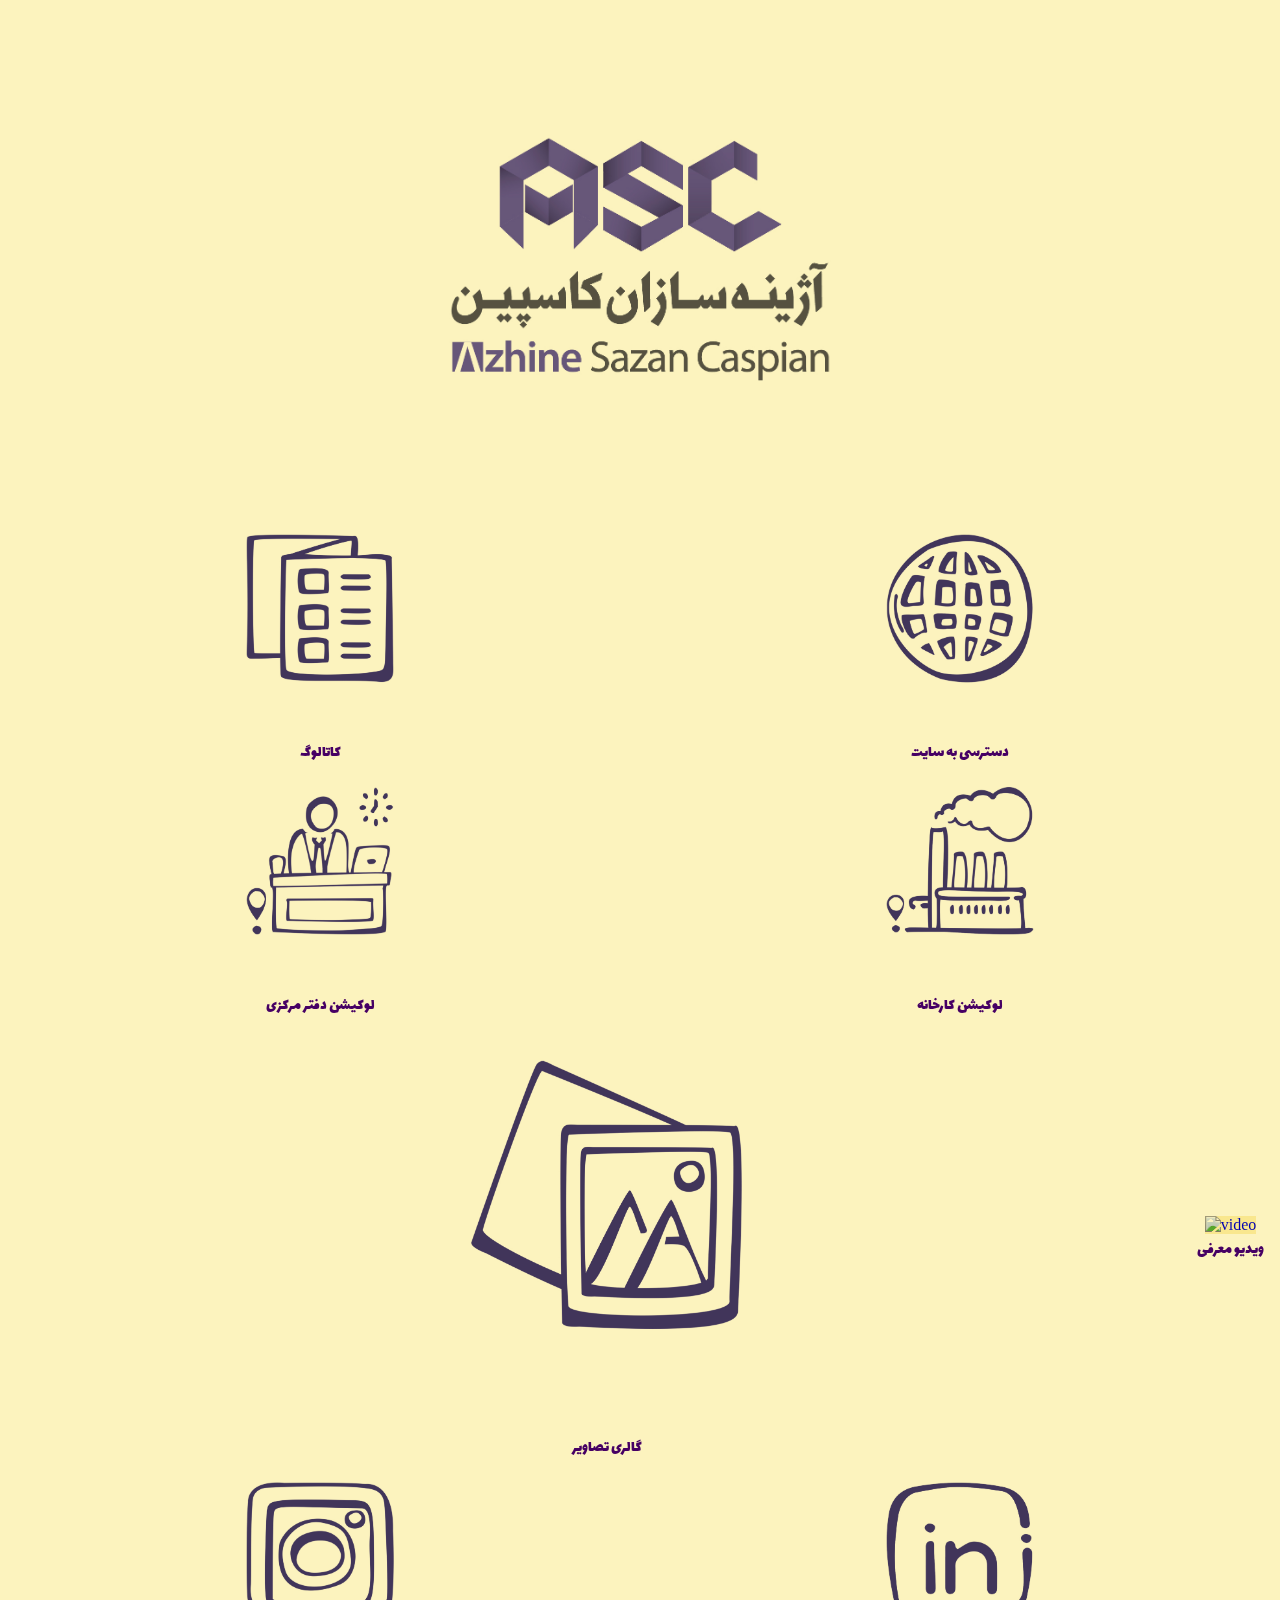
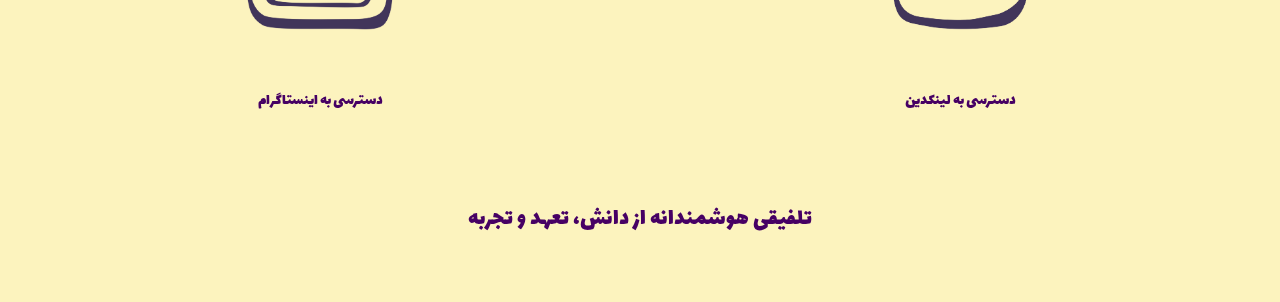
==== index.html @ c323b25d "index.html" ====
<!DOCTYPE html>
<html lang="fa" dir="ltr">

<head>
    
    <meta charset="utf-8">
    <meta http-equiv="X-UA-Compatible" content="IE=edge">
    <meta name="viewport" content="width=device-width, initial-scale=1.0">
    <title>ResumeTest3</title>
    <link rel="stylesheet" href="https://fonts.googleapis.com/css?family=Lalezar">
    <link rel="stylesheet" href="stylenew.css">
    
    
</head>

<body>
    <img src="documents/AZHIN LOGO.jpg"
        style="display: block;  margin-left: 
            auto;margin-right: auto;
            width: 40%;">

    <div class="content">
        <div class="button-container">
            <div class="row">
                <!--Button 1-->
                <div class="icon-button">
                    <a href="documents/Azhine Sazan Caspian Resume.pdf" class="icon-button">
                        <img src="icons/بنفش/catalogue.jpg" alt="catalogue icone" >
                        <span>کاتالوگ</span>
                    </a>
                </div>
                <!-- Button 2 -->
                <div class="icon-button">
                    <a href="https://www.azhinesazan.com/" class="icon-button">
                        <img src="icons/بنفش/website.jpg" alt="web icon">
                        <span>دسترسی به سایت</span>
                    </a>
                </div>
            </div>
            <div class="row">
                <!-- Button 3 -->
                <div class="icon-button">
                    <a href="https://www.google.com/maps/place/35%C2%B043'54.7%22N+51%C2%B020'04.6%22E/@35.7318773,51.3371859,17z/data=!3m1!4b1!4m4!3m3!8m2!3d35.731873!4d51.334611?entry=ttu" class="icon-button">
                        <img src="icons/بنفش/office loc.jpg" alt="office">
                        <span>لوکیشن دفتر مرکزی </span>
                    </a>
                </div>
                <!-- Button 4 -->
                <div class="icon-button">
                    <a href="https://www.google.com/maps/place/%D8%A2%DA%98%DB%8C%D9%86%D9%87+%D8%B3%D8%A7%D8%B2%D8%A7%D9%86+%DA%A9%D8%A7%D8%B3%D9%BE%DB%8C%D9%86%E2%80%AD/@35.6749993,50.8138409,15z/data=!4m6!3m5!1s0x3f8d995196d66937:0x77e66cdc44c357bf!8m2!3d35.6749993!4d50.8138409!16s%2Fg%2F11vkggclmy?entry=ttu" class="icon-button">
                        <img src="icons/بنفش/factory loc.jpg" alt=" factory loc">
                        <span>لوکیشن کارخانه</span>
                    </a>
                </div>
            </div>
            <div class="row">
                <!-- Button 5 -->
                <div class="icon-button">
                    <a href="https://www.azhinesazan.com/gallery/" class="icon-button">
                        <img src="icons/بنفش/gallery.jpg" alt="gallery">
                        <span>گالری تصاویر</span>    
                    </a>
                </div>
                <!-- Button 6 -->
                <div class="icon-button">
                    <a href="https://www.azhinesazan.com/download/azhinesazan-intro.mp4" class="icon-button">
                        <img src="icons/بنفش/ads-nobg.jpg" alt="video">
                        <span>ویدیو معرفی</span>
                    </a>
                </div>
            </div>
            <div class="row">
                <!-- Button 7 -->
                <div class="icon-button">
                    <a href="" class="icon-button">
                        <img src="icons/بنفش/insta.jpg" alt="insta icon">
                        <span>دسترسی به اینستاگرام</span>
                    </a>
                </div>
                <!-- Button 8 -->
                <div class="icon-button">
                    <a href="" class="icon-button">
                        <img src="icons/بنفش/linkdin.jpg" alt="insta icon">
                        <span>دسترسی به لینکدین</span>
                    </a>
                </div>
            </div>
        </div>
        
    </div>
    <br>
    <br>
    <br>
    <br>
    <div class="footer-text">
        <h1> تلفیقی هوشمندانه از دانش، تعهد و تجربه</h1>
    </div>

</body>

</html>
---- stylenew.css ----
/* styles.css */
body {
    background-color: #faeb969f;
    /*background: linear-gradient(180deg, #ffea297e, #68018893); /* Gradient background */
    padding: 0%;
    /* color: white; */
    margin: 0;
    
    }



.content {
    min-height: 50%;
    display: flex;
    justify-content: center;
    align-items: center;
    flex-direction: column;
    padding: 0%;
  }
  

img {
    width: 5%;
    mix-blend-mode: multiply;
    background-color: #faeb969f;
    }


/* Container for the buttons */
.button-container {
    /* vertical-align:middle; */
    display: flex;
    justify-content:center;
    flex-direction: column;
    align-items: center;
    cursor:pointer;
    gap: 100%; /* Space between rows */
    margin-top: 0%;
    margin-bottom: 0%;
    }

.row {
    display: flex;
    justify-content: center;
    align-items: center;
    gap: 0%; /* Space between buttons in a row */
}


/* Style for the icon buttons */
.icon-button {
    display: inline-block;
    text-decoration:none;
    text-align: center;
    }

.icon-button span {
    position: relative;
    font-family:"Lalezar","serif";
    display: block;
    margin-top: 5%; /* Space between image and text */
    color: #460064; /* Text color */
    font-size: 100%; /* Font size */
    text-align: center;
    }

.icon-button img {
    width: 30%; /* Adjust size as needed */
    height: 30%; /* Adjust size as needed */
    /* border-radius: 10px; */
    transition: transform 0.3s ease;
    mix-blend-mode: multiply;
    background-color: #faeb969f;
    /* border:solid 3px ; */
    /* border-color: #520072; */
    }

.icon-button:hover img {
    transform: scale(1.1); /* Slightly enlarge on hover */
    /* border-color: #5108c5d5; */
    }

.footer-text h1 {
    font-family: "Lalezar";
    font-size: 150%;
    font-weight:lighter;
    text-align: center;
    color: #460064;
    margin-bottom: 5%;
}
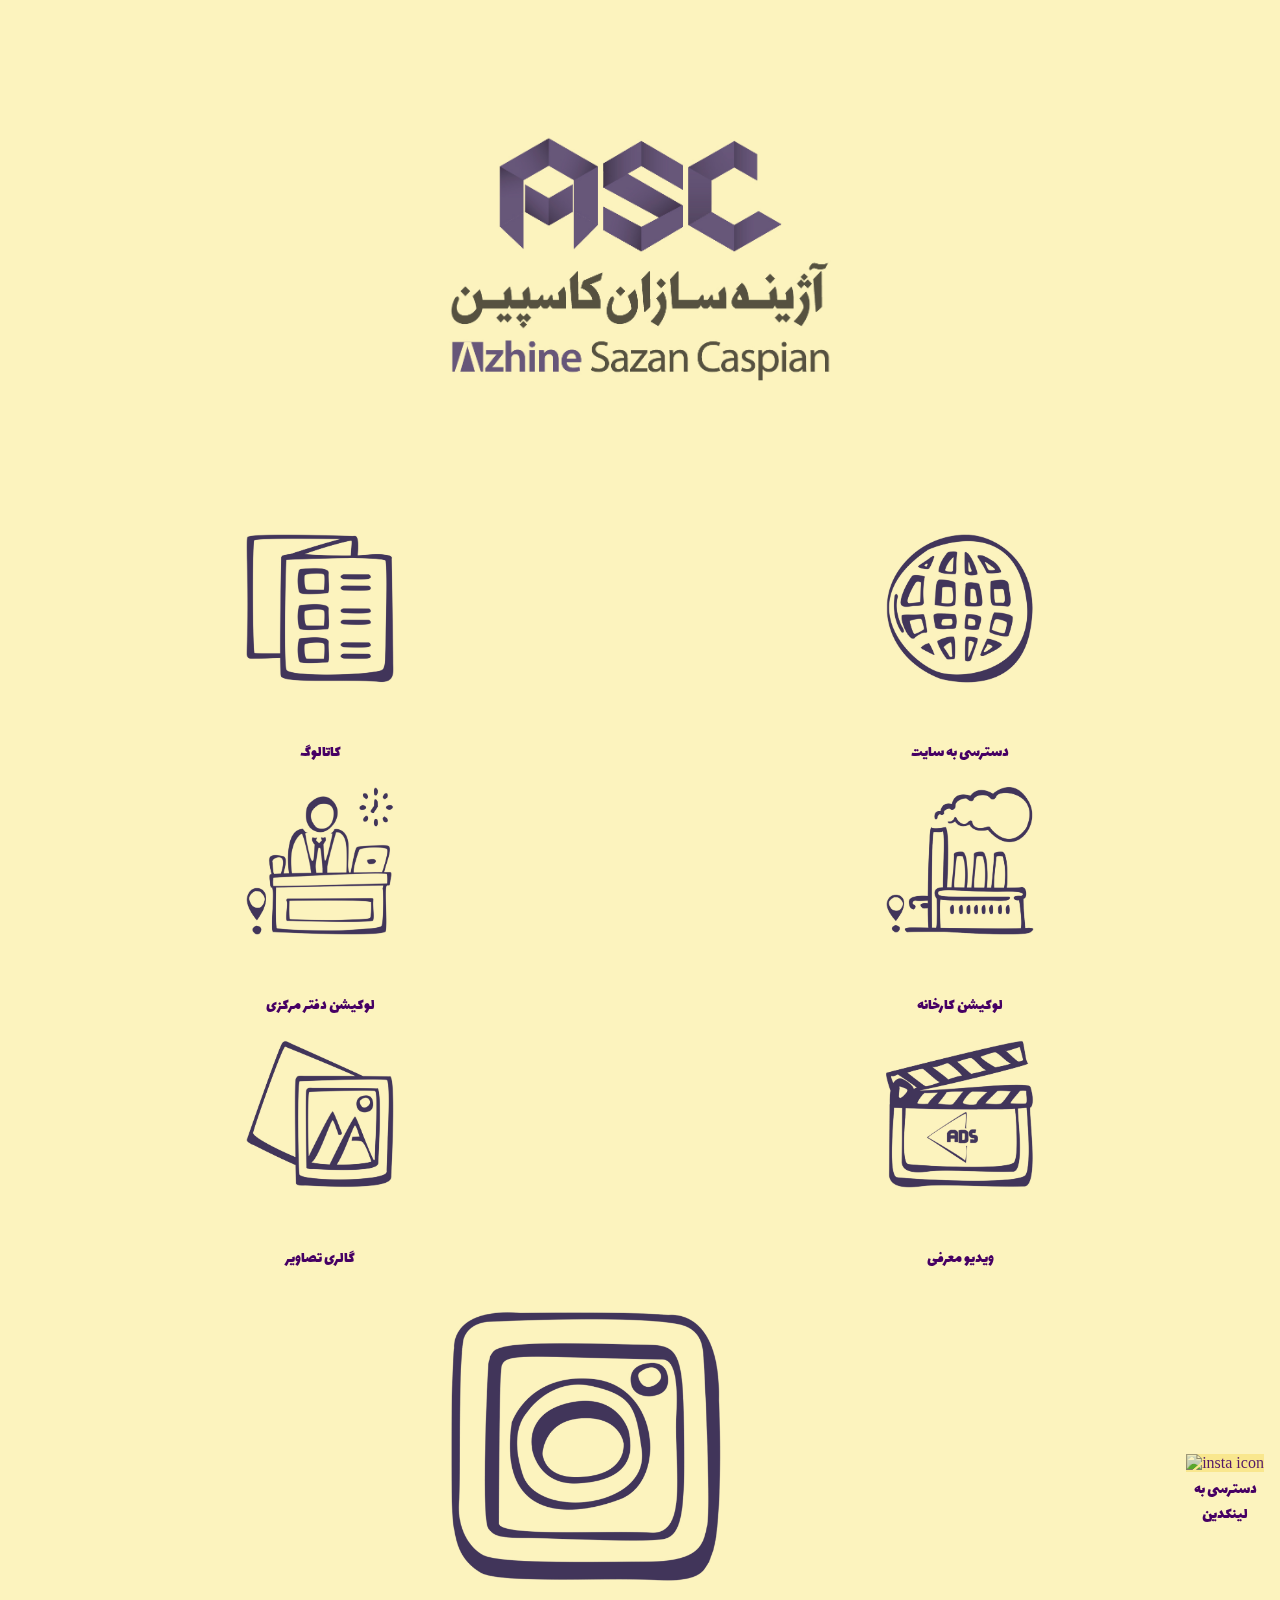
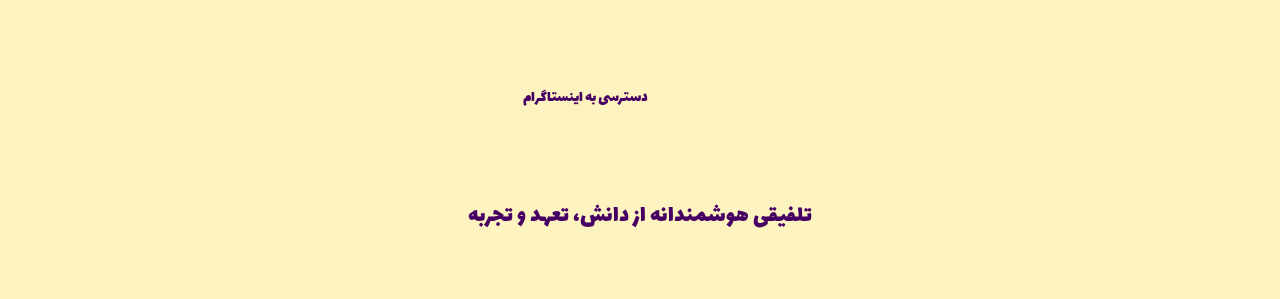
==== commit fc63d1ea: "index.html" ====
--- a/index.html
+++ b/index.html
@@ -64,7 +64,7 @@
                 <!-- Button 6 -->
                 <div class="icon-button">
                     <a href="https://www.azhinesazan.com/download/azhinesazan-intro.mp4" class="icon-button">
-                        <img src="icons/بنفش/ads-nobg.jpg" alt="video">
+                        <img src="icons/بنفش/ads.jpg" alt="video">
                         <span>ویدیو معرفی</span>
                     </a>
                 </div>
@@ -80,7 +80,7 @@
                 <!-- Button 8 -->
                 <div class="icon-button">
                     <a href="" class="icon-button">
-                        <img src="icons/بنفش/linkdin.jpg" alt="insta icon">
+                        <img src="icons/بنفش/linkdin-nobg.png" alt="insta icon">
                         <span>دسترسی به لینکدین</span>
                     </a>
                 </div>
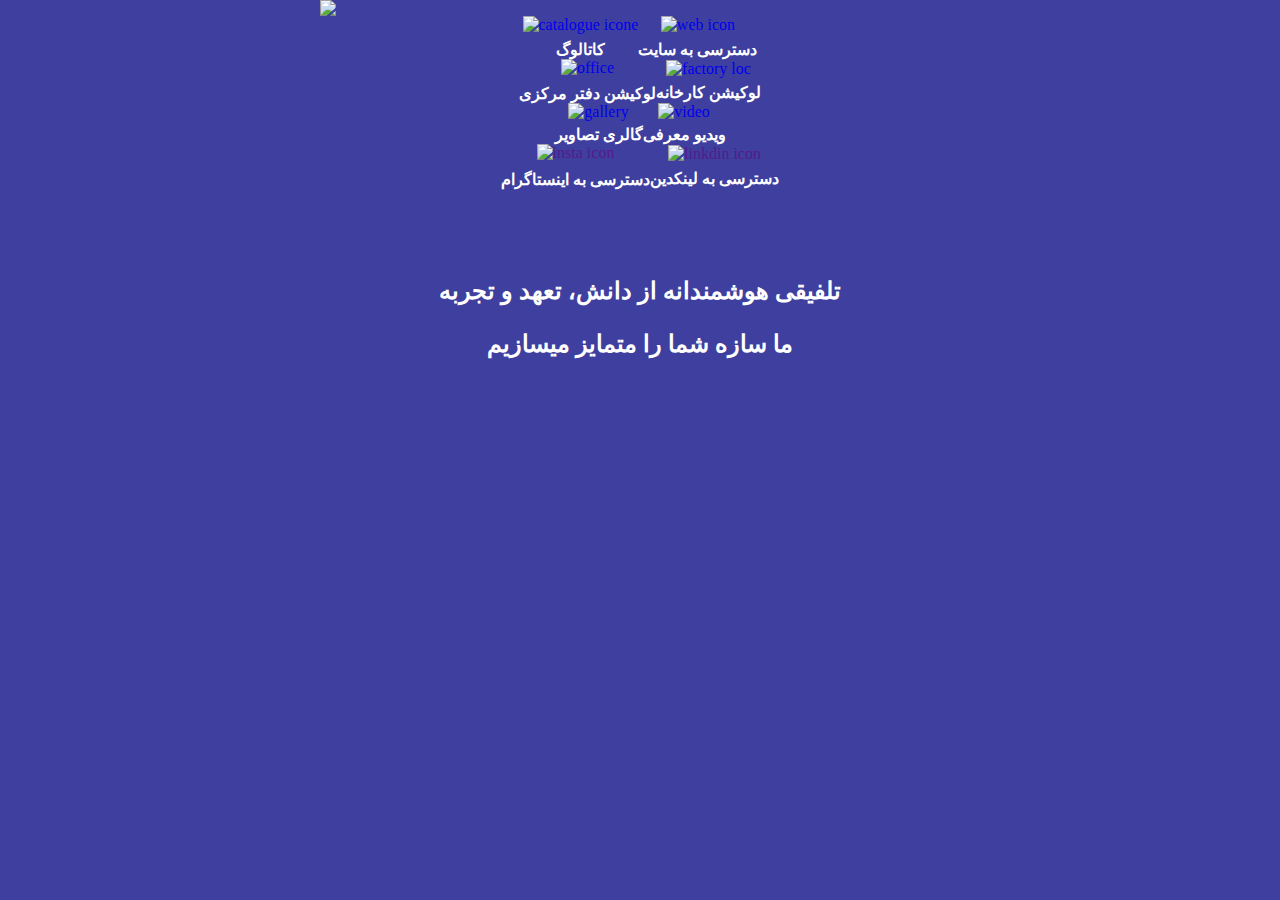
==== commit 35caca17: "index.html" ====
--- a/index.html
+++ b/index.html
@@ -9,15 +9,16 @@
     <title>ResumeTest3</title>
     <link rel="stylesheet" href="https://fonts.googleapis.com/css?family=Lalezar">
     <link rel="stylesheet" href="stylenew.css">
+    <link rel="stylesheet" href="fonts\stylesheet.css">
     
     
 </head>
 
 <body>
-    <img src="documents/AZHIN LOGO.jpg"
+    <img src="documents/white logo.png"
         style="display: block;  margin-left: 
             auto;margin-right: auto;
-            width: 40%;">
+            width: 50%;">
 
     <div class="content">
         <div class="button-container">
@@ -25,14 +26,14 @@
                 <!--Button 1-->
                 <div class="icon-button">
                     <a href="documents/Azhine Sazan Caspian Resume.pdf" class="icon-button">
-                        <img src="icons/بنفش/catalogue.jpg" alt="catalogue icone" >
+                        <img src="icons/سفید/catalogue.png" alt="catalogue icone" >
                         <span>کاتالوگ</span>
                     </a>
                 </div>
                 <!-- Button 2 -->
                 <div class="icon-button">
                     <a href="https://www.azhinesazan.com/" class="icon-button">
-                        <img src="icons/بنفش/website.jpg" alt="web icon">
+                        <img src="icons/سفید/website.png" alt="web icon">
                         <span>دسترسی به سایت</span>
                     </a>
                 </div>
@@ -41,14 +42,14 @@
                 <!-- Button 3 -->
                 <div class="icon-button">
                     <a href="https://www.google.com/maps/place/35%C2%B043'54.7%22N+51%C2%B020'04.6%22E/@35.7318773,51.3371859,17z/data=!3m1!4b1!4m4!3m3!8m2!3d35.731873!4d51.334611?entry=ttu" class="icon-button">
-                        <img src="icons/بنفش/office loc.jpg" alt="office">
+                        <img src="icons/سفید/office loc.png" alt="office">
                         <span>لوکیشن دفتر مرکزی </span>
                     </a>
                 </div>
                 <!-- Button 4 -->
                 <div class="icon-button">
                     <a href="https://www.google.com/maps/place/%D8%A2%DA%98%DB%8C%D9%86%D9%87+%D8%B3%D8%A7%D8%B2%D8%A7%D9%86+%DA%A9%D8%A7%D8%B3%D9%BE%DB%8C%D9%86%E2%80%AD/@35.6749993,50.8138409,15z/data=!4m6!3m5!1s0x3f8d995196d66937:0x77e66cdc44c357bf!8m2!3d35.6749993!4d50.8138409!16s%2Fg%2F11vkggclmy?entry=ttu" class="icon-button">
-                        <img src="icons/بنفش/factory loc.jpg" alt=" factory loc">
+                        <img src="icons/سفید/factory loc.png" alt=" factory loc">
                         <span>لوکیشن کارخانه</span>
                     </a>
                 </div>
@@ -57,14 +58,14 @@
                 <!-- Button 5 -->
                 <div class="icon-button">
                     <a href="https://www.azhinesazan.com/gallery/" class="icon-button">
-                        <img src="icons/بنفش/gallery.jpg" alt="gallery">
+                        <img src="icons/سفید/gallery.png" alt="gallery">
                         <span>گالری تصاویر</span>    
                     </a>
                 </div>
                 <!-- Button 6 -->
                 <div class="icon-button">
                     <a href="https://www.azhinesazan.com/download/azhinesazan-intro.mp4" class="icon-button">
-                        <img src="icons/بنفش/ads.jpg" alt="video">
+                        <img src="icons/سفید/ads.png" alt="video">
                         <span>ویدیو معرفی</span>
                     </a>
                 </div>
@@ -73,14 +74,14 @@
                 <!-- Button 7 -->
                 <div class="icon-button">
                     <a href="" class="icon-button">
-                        <img src="icons/بنفش/insta.jpg" alt="insta icon">
+                        <img src="icons/سفید/insta.png" alt="insta icon">
                         <span>دسترسی به اینستاگرام</span>
                     </a>
                 </div>
                 <!-- Button 8 -->
                 <div class="icon-button">
                     <a href="" class="icon-button">
-                        <img src="icons/بنفش/linkdin-nobg.png" alt="insta icon">
+                        <img src="icons/سفید/linkdin.png" alt="linkdin icon">
                         <span>دسترسی به لینکدین</span>
                     </a>
                 </div>
@@ -94,6 +95,7 @@
     <br>
     <div class="footer-text">
         <h1> تلفیقی هوشمندانه از دانش، تعهد و تجربه</h1>
+        <h1>ما سازه شما را متمایز میسازیم</h1>
     </div>
 
 </body>
--- a/stylenew.css
+++ b/stylenew.css
@@ -1,7 +1,7 @@
 /* styles.css */
 body {
-    background-color: #faeb969f;
-    /*background: linear-gradient(180deg, #ffea297e, #68018893); /* Gradient background */
+    background-color: #3f3f9f;
+    /* background: linear-gradient(180deg, #e5bb35, #3f3f9f); /* Gradient background */
     padding: 0%;
     /* color: white; */
     margin: 0;
@@ -22,8 +22,8 @@
 
 img {
     width: 5%;
-    mix-blend-mode: multiply;
-    background-color: #faeb969f;
+    mix-blend-mode: normal;
+    background-color: transparent;
     }
 
 
@@ -44,7 +44,7 @@
     display: flex;
     justify-content: center;
     align-items: center;
-    gap: 0%; /* Space between buttons in a row */
+    gap: -50%; /* Space between buttons in a row */
 }
 
 
@@ -57,10 +57,11 @@
 
 .icon-button span {
     position: relative;
-    font-family:"Lalezar","serif";
+    font-family:"b_titrbold";
+    font-weight: bolder;
     display: block;
     margin-top: 5%; /* Space between image and text */
-    color: #460064; /* Text color */
+    color: #ffffff; /* Text color */
     font-size: 100%; /* Font size */
     text-align: center;
     }
@@ -70,8 +71,9 @@
     height: 30%; /* Adjust size as needed */
     /* border-radius: 10px; */
     transition: transform 0.3s ease;
-    mix-blend-mode: multiply;
-    background-color: #faeb969f;
+    mix-blend-mode:normal;
+    background-color: transparent;
+    
     /* border:solid 3px ; */
     /* border-color: #520072; */
     }
@@ -82,10 +84,10 @@
     }
 
 .footer-text h1 {
-    font-family: "Lalezar";
+    font-family: "b_titrbold";
     font-size: 150%;
-    font-weight:lighter;
+    font-weight: bolder;
     text-align: center;
-    color: #460064;
-    margin-bottom: 5%;
+    color: #ffffff;
+    margin-bottom: 2%;
 }
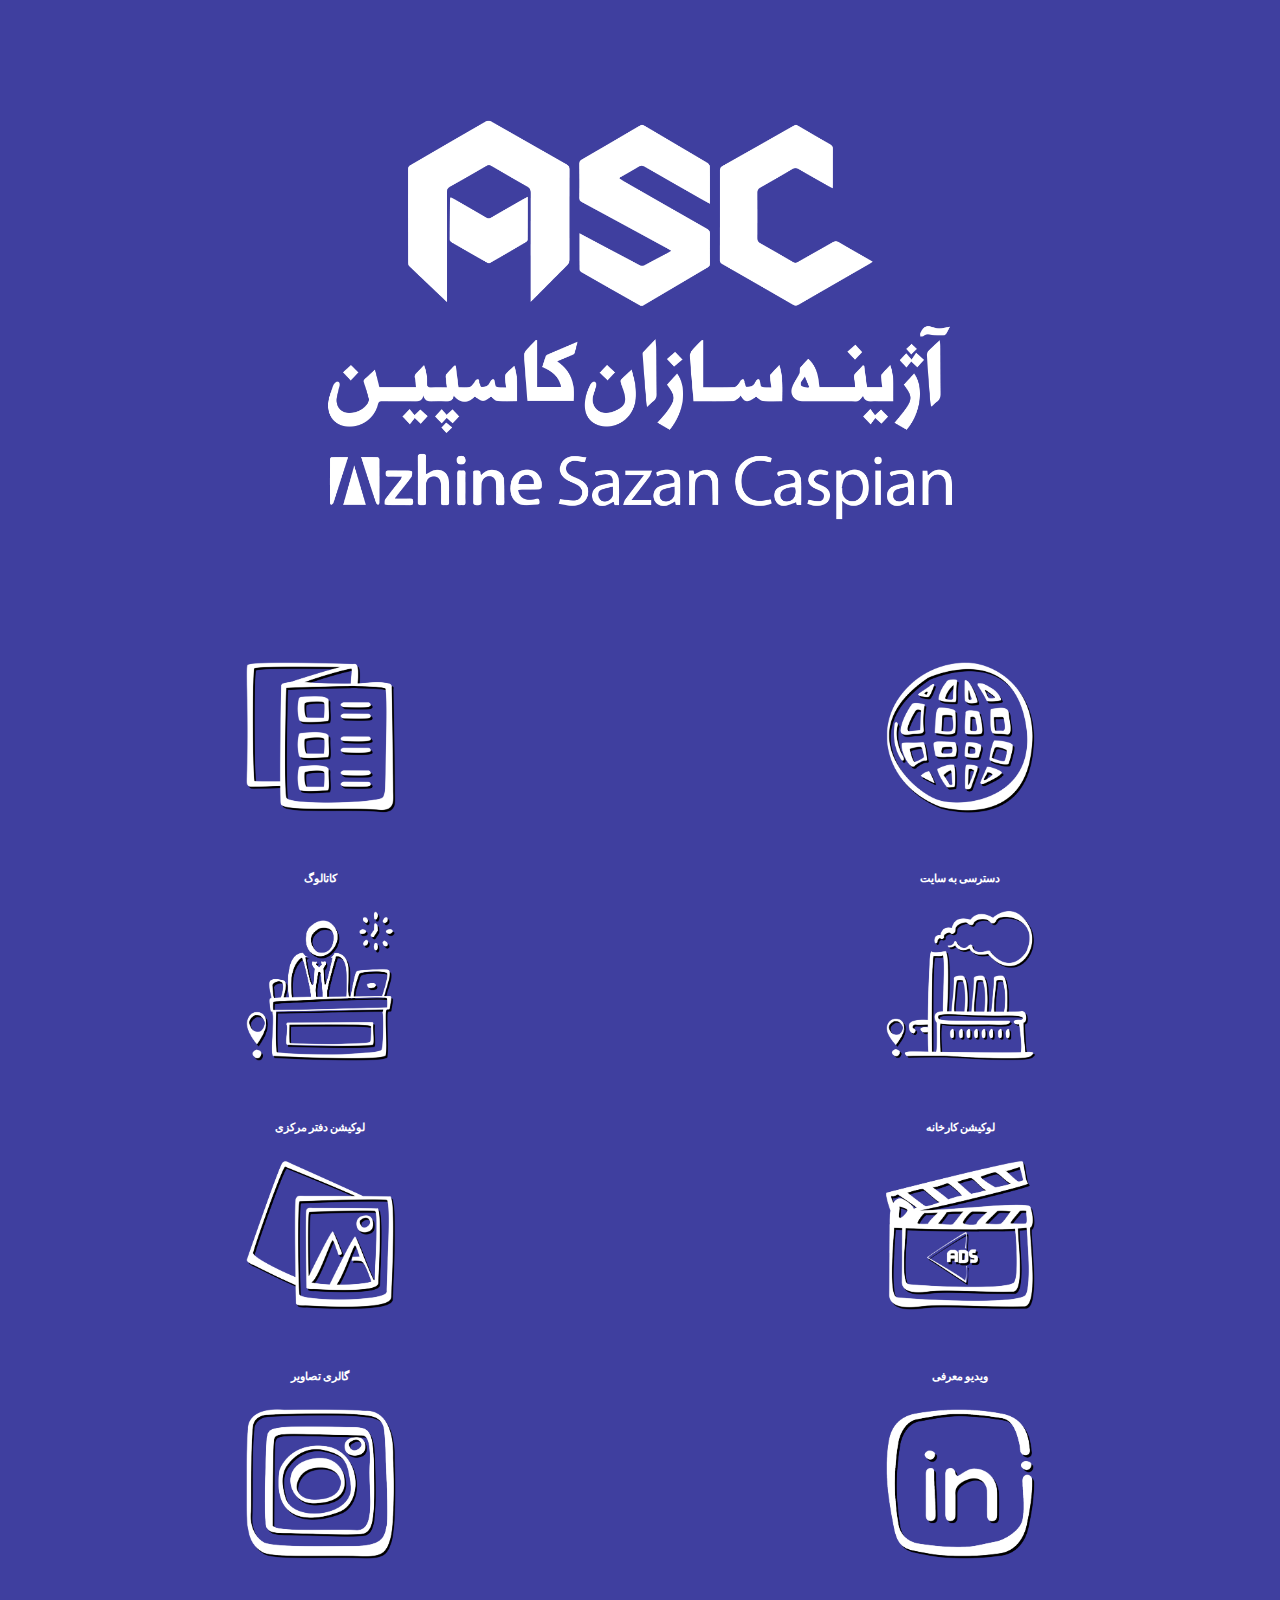
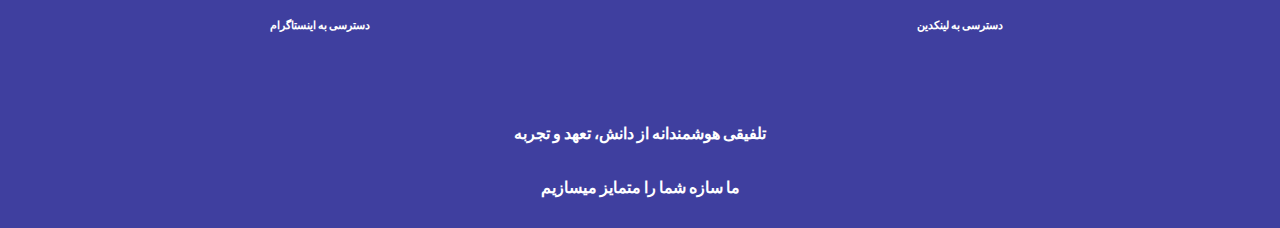
==== commit 96dee46c: "index.html" ====
--- a/index.html
+++ b/index.html
@@ -80,7 +80,7 @@
                 </div>
                 <!-- Button 8 -->
                 <div class="icon-button">
-                    <a href="" class="icon-button">
+                    <a href="https://www.linkedin.com/company/azhine-sazan-caspian" class="icon-button">
                         <img src="icons/سفید/linkdin.png" alt="linkdin icon">
                         <span>دسترسی به لینکدین</span>
                     </a>
--- a/stylenew.css
+++ b/stylenew.css
@@ -62,7 +62,7 @@
     display: block;
     margin-top: 5%; /* Space between image and text */
     color: #ffffff; /* Text color */
-    font-size: 100%; /* Font size */
+    font-size: 70%; /* Font size */
     text-align: center;
     }
 
@@ -85,7 +85,7 @@
 
 .footer-text h1 {
     font-family: "b_titrbold";
-    font-size: 150%;
+    font-size: 100%;
     font-weight: bolder;
     text-align: center;
     color: #ffffff;
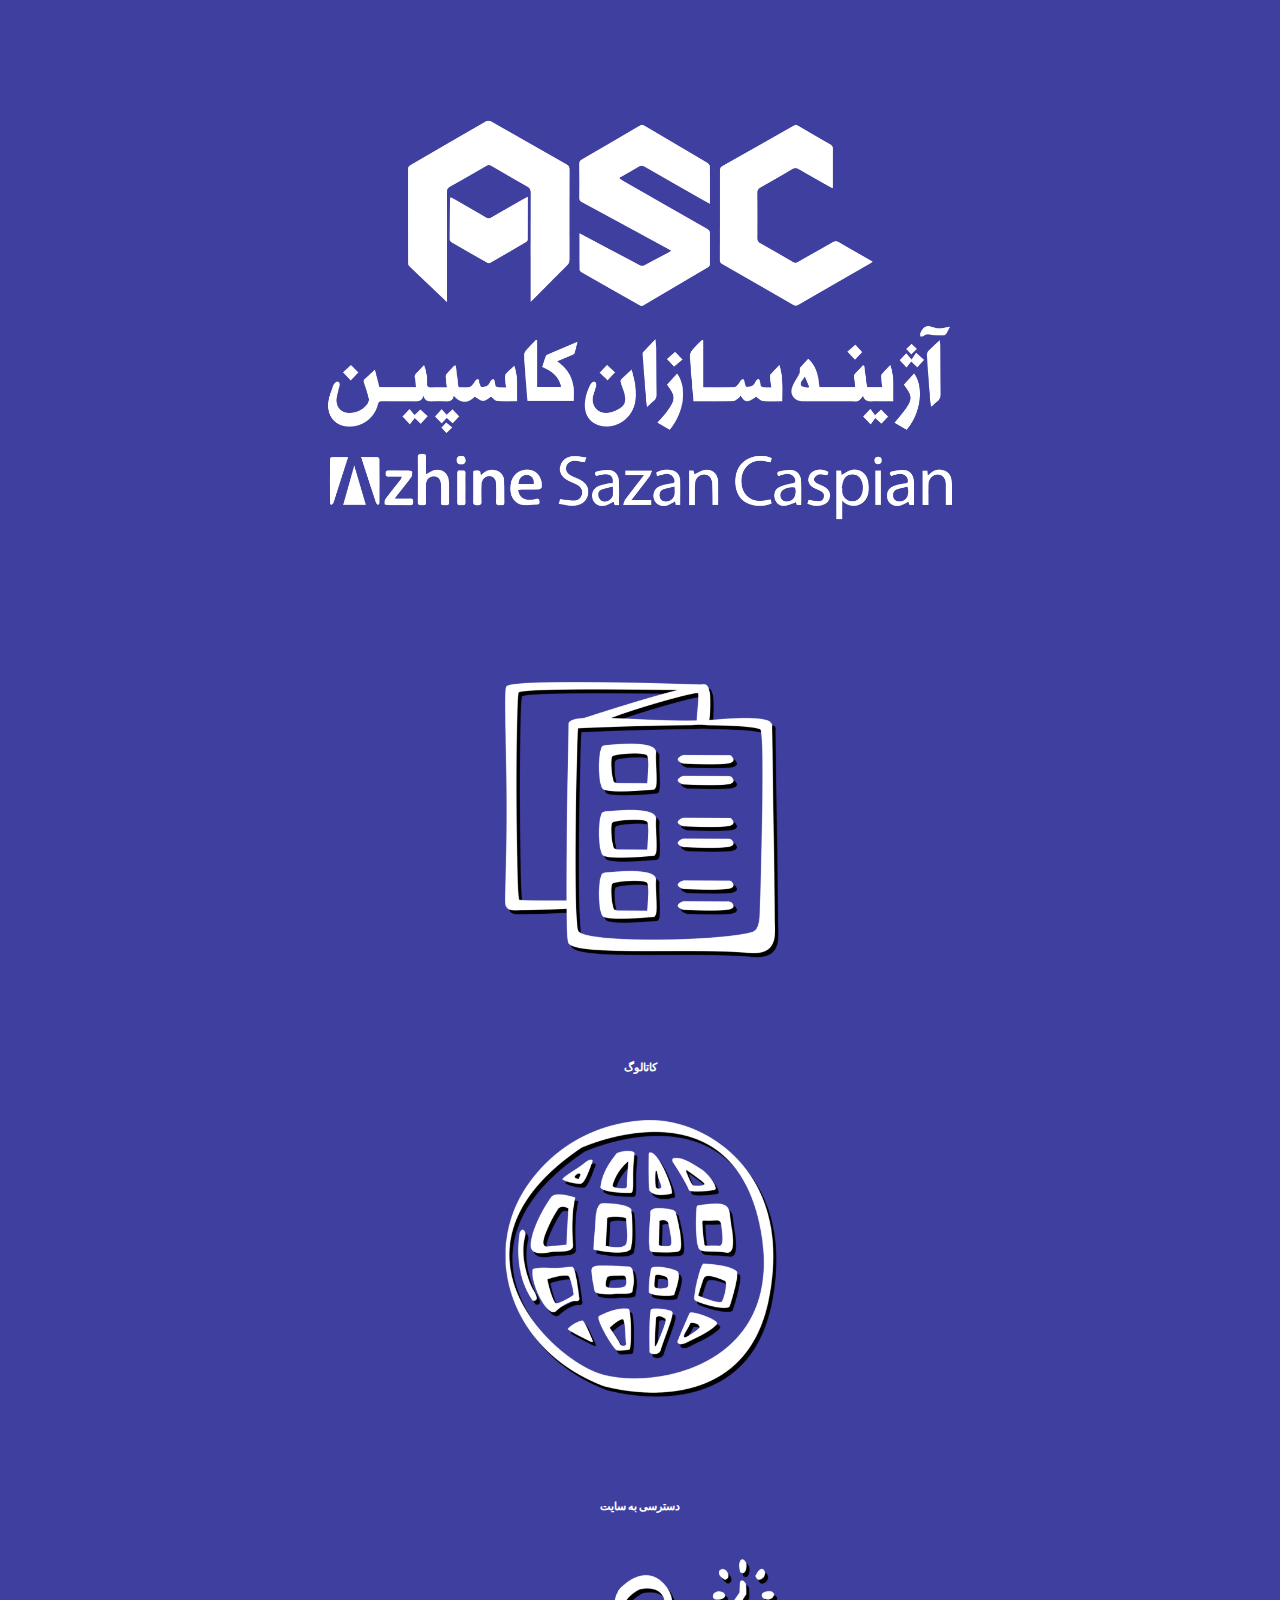
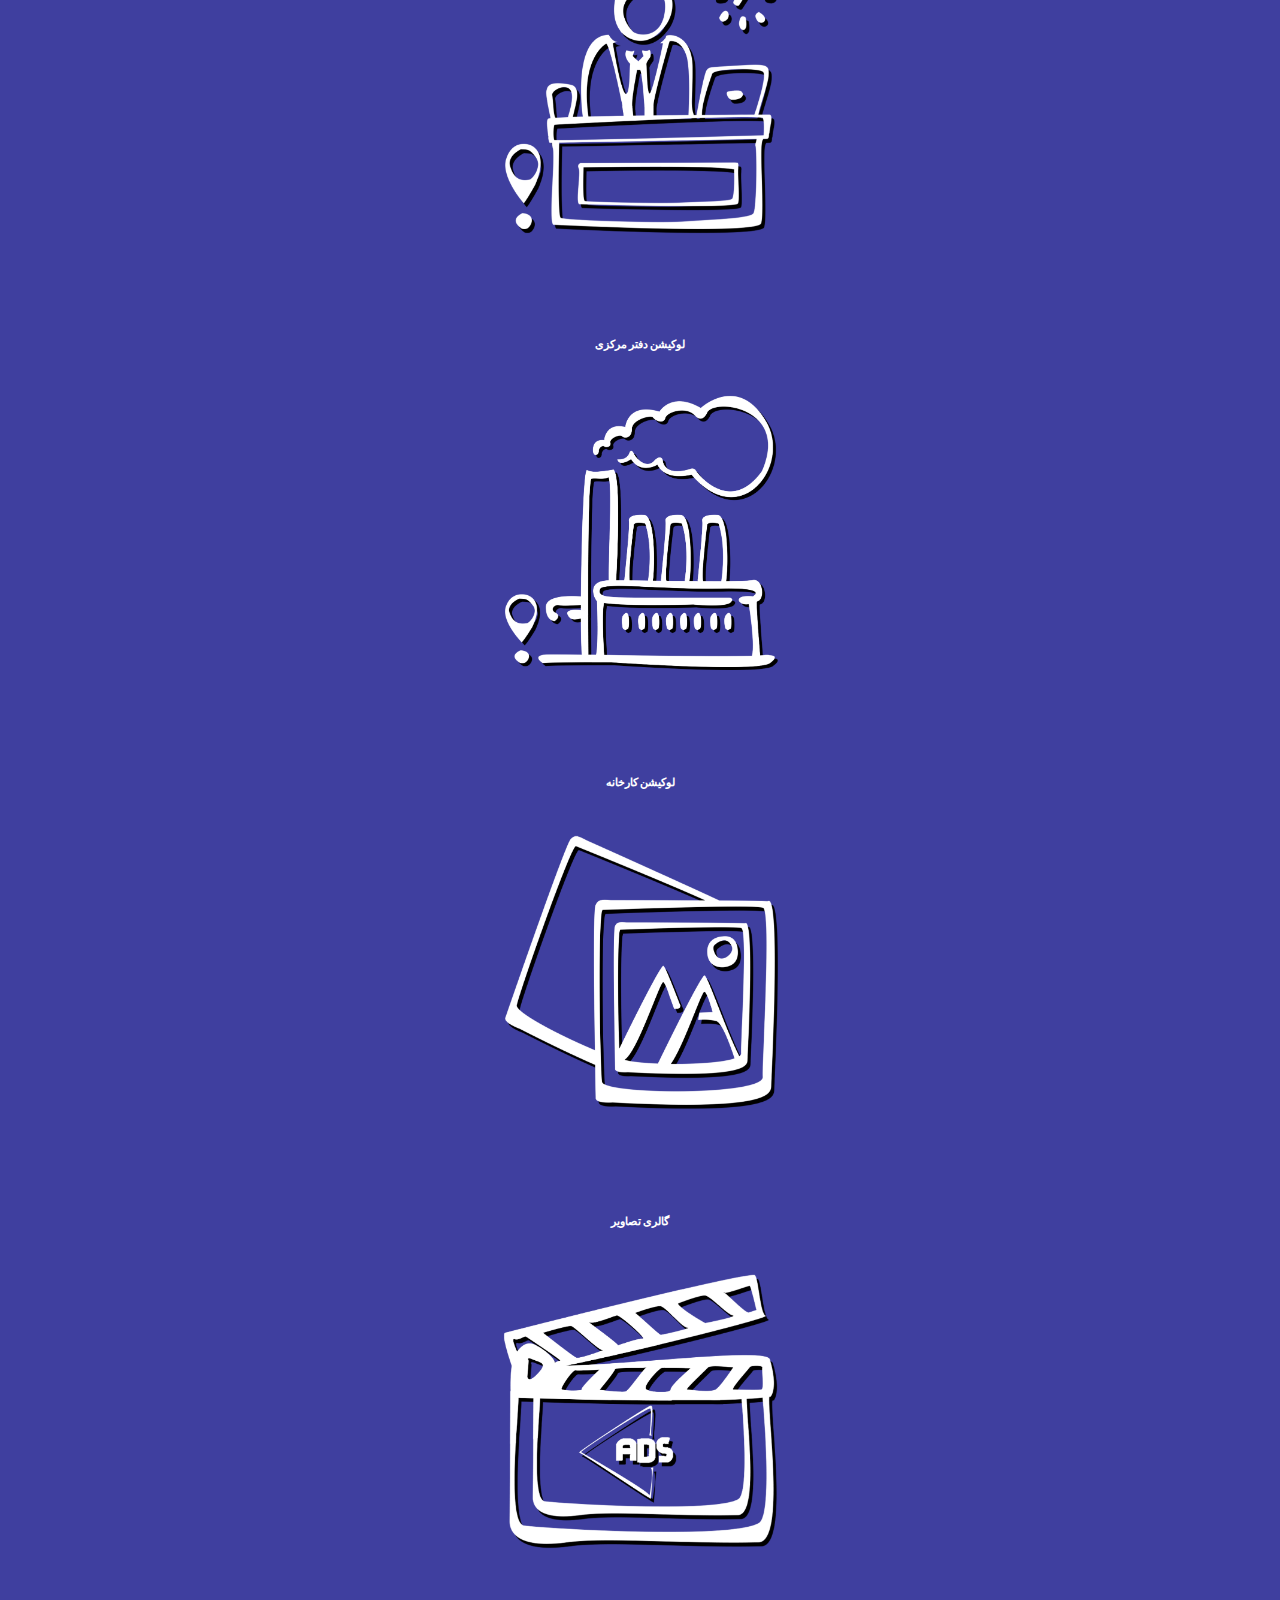
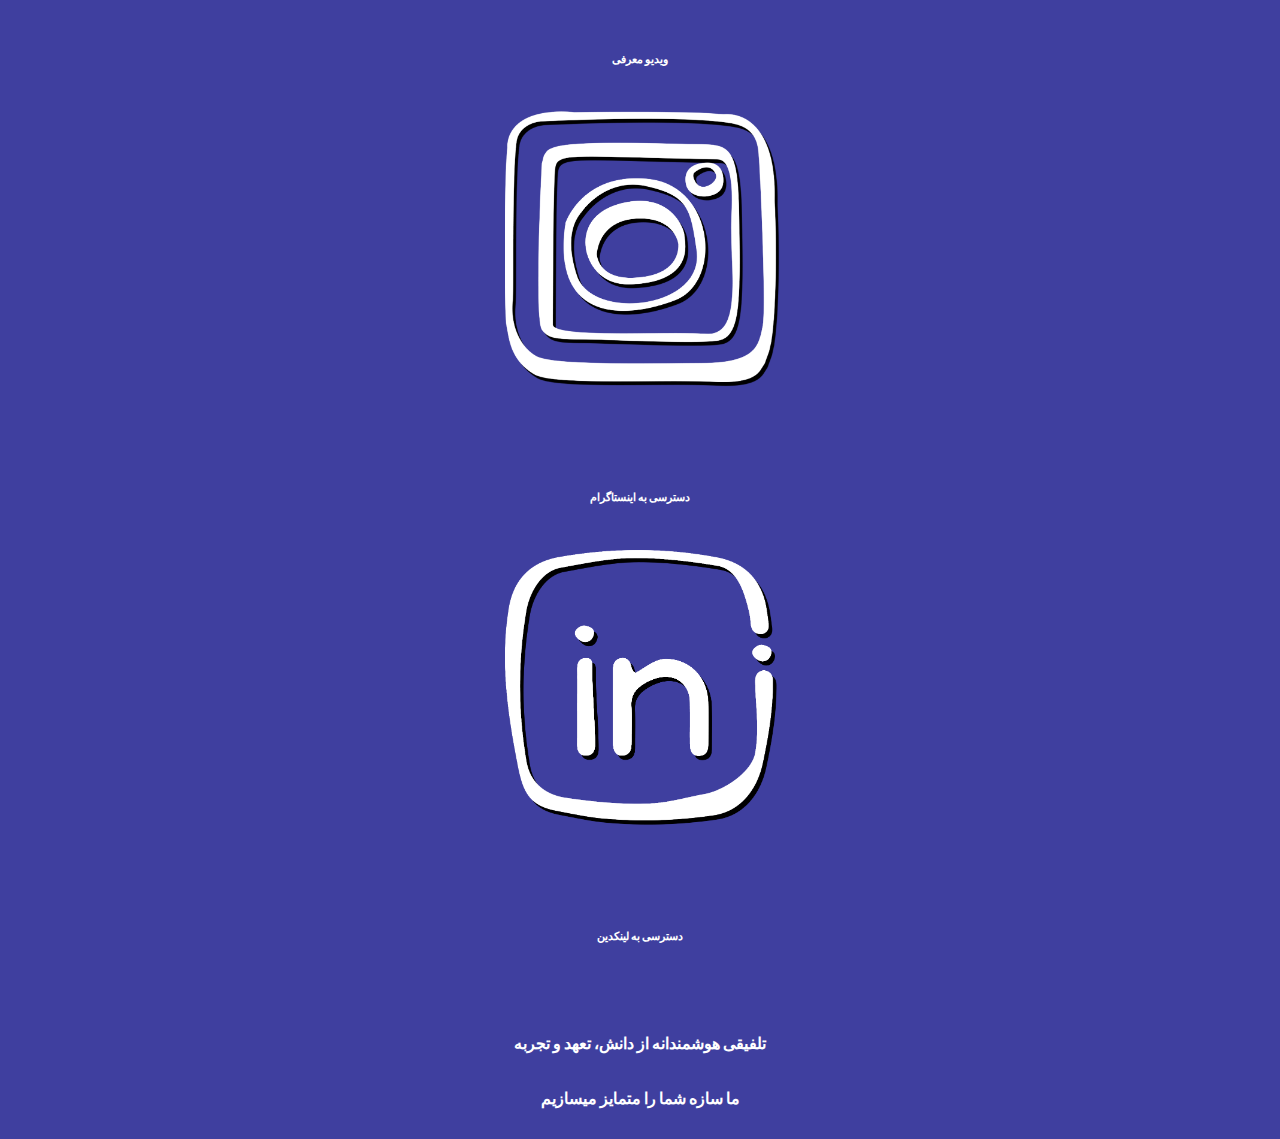
==== commit 7a708311: "index.html" ====
--- a/index.html
+++ b/index.html
@@ -20,75 +20,75 @@
             auto;margin-right: auto;
             width: 50%;">
 
-    <div class="content">
-        <div class="button-container">
-            <div class="row">
-                <!--Button 1-->
-                <div class="icon-button">
-                    <a href="documents/Azhine Sazan Caspian Resume.pdf" class="icon-button">
-                        <img src="icons/سفید/catalogue.png" alt="catalogue icone" >
-                        <span>کاتالوگ</span>
-                    </a>
-                </div>
-                <!-- Button 2 -->
-                <div class="icon-button">
-                    <a href="https://www.azhinesazan.com/" class="icon-button">
-                        <img src="icons/سفید/website.png" alt="web icon">
-                        <span>دسترسی به سایت</span>
-                    </a>
-                </div>
-            </div>
-            <div class="row">
-                <!-- Button 3 -->
-                <div class="icon-button">
-                    <a href="https://www.google.com/maps/place/35%C2%B043'54.7%22N+51%C2%B020'04.6%22E/@35.7318773,51.3371859,17z/data=!3m1!4b1!4m4!3m3!8m2!3d35.731873!4d51.334611?entry=ttu" class="icon-button">
-                        <img src="icons/سفید/office loc.png" alt="office">
-                        <span>لوکیشن دفتر مرکزی </span>
-                    </a>
-                </div>
-                <!-- Button 4 -->
-                <div class="icon-button">
-                    <a href="https://www.google.com/maps/place/%D8%A2%DA%98%DB%8C%D9%86%D9%87+%D8%B3%D8%A7%D8%B2%D8%A7%D9%86+%DA%A9%D8%A7%D8%B3%D9%BE%DB%8C%D9%86%E2%80%AD/@35.6749993,50.8138409,15z/data=!4m6!3m5!1s0x3f8d995196d66937:0x77e66cdc44c357bf!8m2!3d35.6749993!4d50.8138409!16s%2Fg%2F11vkggclmy?entry=ttu" class="icon-button">
-                        <img src="icons/سفید/factory loc.png" alt=" factory loc">
-                        <span>لوکیشن کارخانه</span>
-                    </a>
-                </div>
-            </div>
-            <div class="row">
-                <!-- Button 5 -->
-                <div class="icon-button">
-                    <a href="https://www.azhinesazan.com/gallery/" class="icon-button">
-                        <img src="icons/سفید/gallery.png" alt="gallery">
-                        <span>گالری تصاویر</span>    
-                    </a>
-                </div>
-                <!-- Button 6 -->
-                <div class="icon-button">
-                    <a href="https://www.azhinesazan.com/download/azhinesazan-intro.mp4" class="icon-button">
-                        <img src="icons/سفید/ads.png" alt="video">
-                        <span>ویدیو معرفی</span>
-                    </a>
-                </div>
-            </div>
-            <div class="row">
-                <!-- Button 7 -->
-                <div class="icon-button">
-                    <a href="" class="icon-button">
-                        <img src="icons/سفید/insta.png" alt="insta icon">
-                        <span>دسترسی به اینستاگرام</span>
-                    </a>
-                </div>
-                <!-- Button 8 -->
-                <div class="icon-button">
-                    <a href="https://www.linkedin.com/company/azhine-sazan-caspian" class="icon-button">
-                        <img src="icons/سفید/linkdin.png" alt="linkdin icon">
-                        <span>دسترسی به لینکدین</span>
-                    </a>
-                </div>
-            </div>
+    <div class="button-container">
+        <!-- Button 1 -->
+        <div class="icon-button">
+            <a href="documents/Azhine Sazan Caspian Resume.pdf" class="icon-button">
+                <img src="icons/سفید/catalogue.png" alt="catalogue icone" >
+                <span>کاتالوگ</span>
+            </a>
         </div>
+
+        <!-- Button 2 -->
+        <div class="icon-button">
+            <a href="https://www.azhinesazan.com/" class="icon-button">
+                <img src="icons/سفید/website.png" alt="web icon">
+                <span>دسترسی به سایت</span>
+            </a>
+        </div>
+
+        <!-- Button 3 -->
+        <div class="icon-button">
+            <a href="https://www.google.com/maps/place/35%C2%B043'54.7%22N+51%C2%B020'04.6%22E/@35.7318773,51.3371859,17z/data=!3m1!4b1!4m4!3m3!8m2!3d35.731873!4d51.334611?entry=ttu" class="icon-button">
+                <img src="icons/سفید/office loc.png" alt="office">
+                <span>لوکیشن دفتر مرکزی </span>
+            </a>
+        </div>  
+
+        <!-- Button 4 -->
+        <div class="icon-button">
+            <a href="https://www.google.com/maps/place/%D8%A2%DA%98%DB%8C%D9%86%D9%87+%D8%B3%D8%A7%D8%B2%D8%A7%D9%86+%DA%A9%D8%A7%D8%B3%D9%BE%DB%8C%D9%86%E2%80%AD/@35.6749993,50.8138409,15z/data=!4m6!3m5!1s0x3f8d995196d66937:0x77e66cdc44c357bf!8m2!3d35.6749993!4d50.8138409!16s%2Fg%2F11vkggclmy?entry=ttu" class="icon-button">
+                <img src="icons/سفید/factory loc.png" alt=" factory loc">
+                <span>لوکیشن کارخانه</span>
+            </a>
+        </div>
+
+        <!-- Button 5 -->
+        <div class="icon-button">
+            <a href="https://www.azhinesazan.com/gallery/" class="icon-button">
+                <img src="icons/سفید/gallery.png" alt="gallery">
+                <span>گالری تصاویر</span>    
+            </a>
+        </div>
+
+        <!-- Button 6 -->
+        <div class="icon-button">
+            <a href="https://www.azhinesazan.com/download/azhinesazan-intro.mp4" class="icon-button">
+                <img src="icons/سفید/ads.png" alt="video">
+                <span>ویدیو معرفی</span>
+            </a>
+        </div>  
+
+        <!-- Button 7 -->
+        <div class="icon-button">
+            <a href="" class="icon-button">
+                <img src="icons/سفید/insta.png" alt="insta icon">
+                <span>دسترسی به اینستاگرام</span>
+            </a>
+        </div>
+
+        <!-- Button 8 -->
+        <div class="icon-button">
+            <a href="https://www.linkedin.com/company/azhine-sazan-caspian" class="icon-button">
+                <img src="icons/سفید/linkdin.png" alt="linkdin icon">
+                <span>دسترسی به لینکدین</span>
+            </a>
+        </div>
+          
+    </div>
         
-    </div>
+        
+
     <br>
     <br>
     <br>
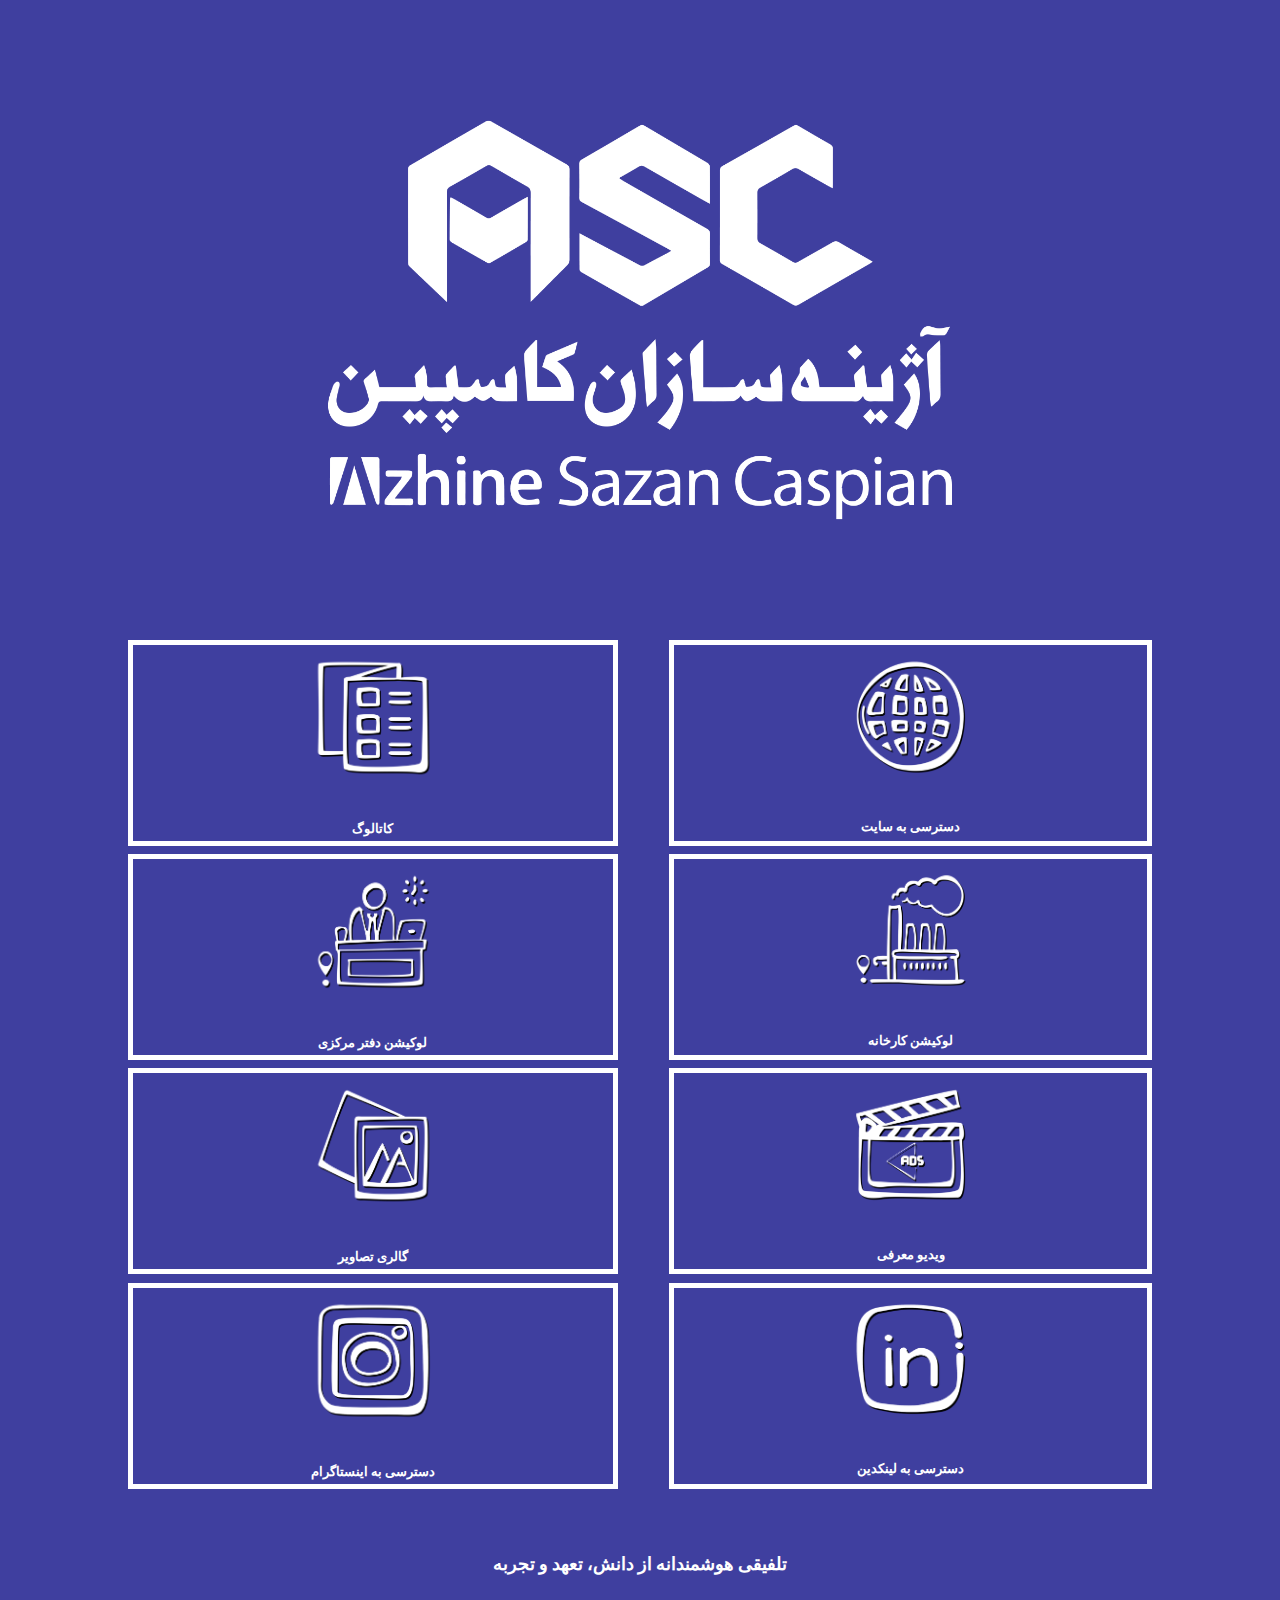
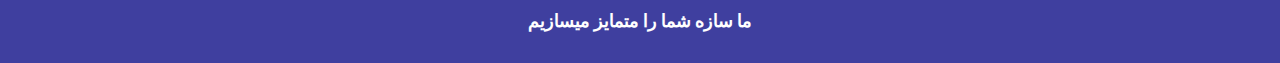
==== commit 8a03ee6b: "index.html" ====
--- a/index.html
+++ b/index.html
@@ -84,11 +84,7 @@
                 <span>دسترسی به لینکدین</span>
             </a>
         </div>
-          
     </div>
-        
-        
-
     <br>
     <br>
     <br>
--- a/stylenew.css
+++ b/stylenew.css
@@ -8,18 +8,7 @@
     
     }
 
-
-
-.content {
-    min-height: 50%;
-    display: flex;
-    justify-content: center;
-    align-items: center;
-    flex-direction: column;
-    padding: 0%;
-  }
   
-
 img {
     width: 5%;
     mix-blend-mode: normal;
@@ -29,31 +18,33 @@
 
 /* Container for the buttons */
 .button-container {
-    /* vertical-align:middle; */
-    display: flex;
-    justify-content:center;
+    /* min-height: 50%; */
+    display: grid;
+    grid-template-columns:auto auto;
+    /* background-color: #2196F3; */
+    /* padding: 50px; */
+    margin-right: 10%;
+    margin-left: 10%;
+    row-gap: 1%;
+    column-gap: 5%;
+    /* justify-content:center; */
     flex-direction: column;
-    align-items: center;
+    /* align-items: center; */
     cursor:pointer;
-    gap: 100%; /* Space between rows */
-    margin-top: 0%;
-    margin-bottom: 0%;
-    }
-
-.row {
-    display: flex;
-    justify-content: center;
-    align-items: center;
-    gap: -50%; /* Space between buttons in a row */
+    
+  }
+.icon-button {
+    /* background-color: rgba(255, 255, 255, 0.8); */
+    border: 5px solid rgb(255, 255, 255);
+    /* padding: 50px; */
+    /* font-size: 30px; */
+    text-align: center;
+    display:table-row;
+    text-decoration:none;
+    /* text-align: center; */
+    transition: transform 0.3s ease;
+    /* padding: -1px; */
 }
-
-
-/* Style for the icon buttons */
-.icon-button {
-    display: inline-block;
-    text-decoration:none;
-    text-align: center;
-    }
 
 .icon-button span {
     position: relative;
@@ -62,7 +53,7 @@
     display: block;
     margin-top: 5%; /* Space between image and text */
     color: #ffffff; /* Text color */
-    font-size: 70%; /* Font size */
+    font-size: 80%; /* Font size */
     text-align: center;
     }
 
@@ -78,14 +69,14 @@
     /* border-color: #520072; */
     }
 
-.icon-button:hover img {
-    transform: scale(1.1); /* Slightly enlarge on hover */
+.icon-button:hover {
+    transform: scale(1.05); /* Slightly enlarge on hover */
     /* border-color: #5108c5d5; */
     }
 
 .footer-text h1 {
     font-family: "b_titrbold";
-    font-size: 100%;
+    font-size: 110%;
     font-weight: bolder;
     text-align: center;
     color: #ffffff;
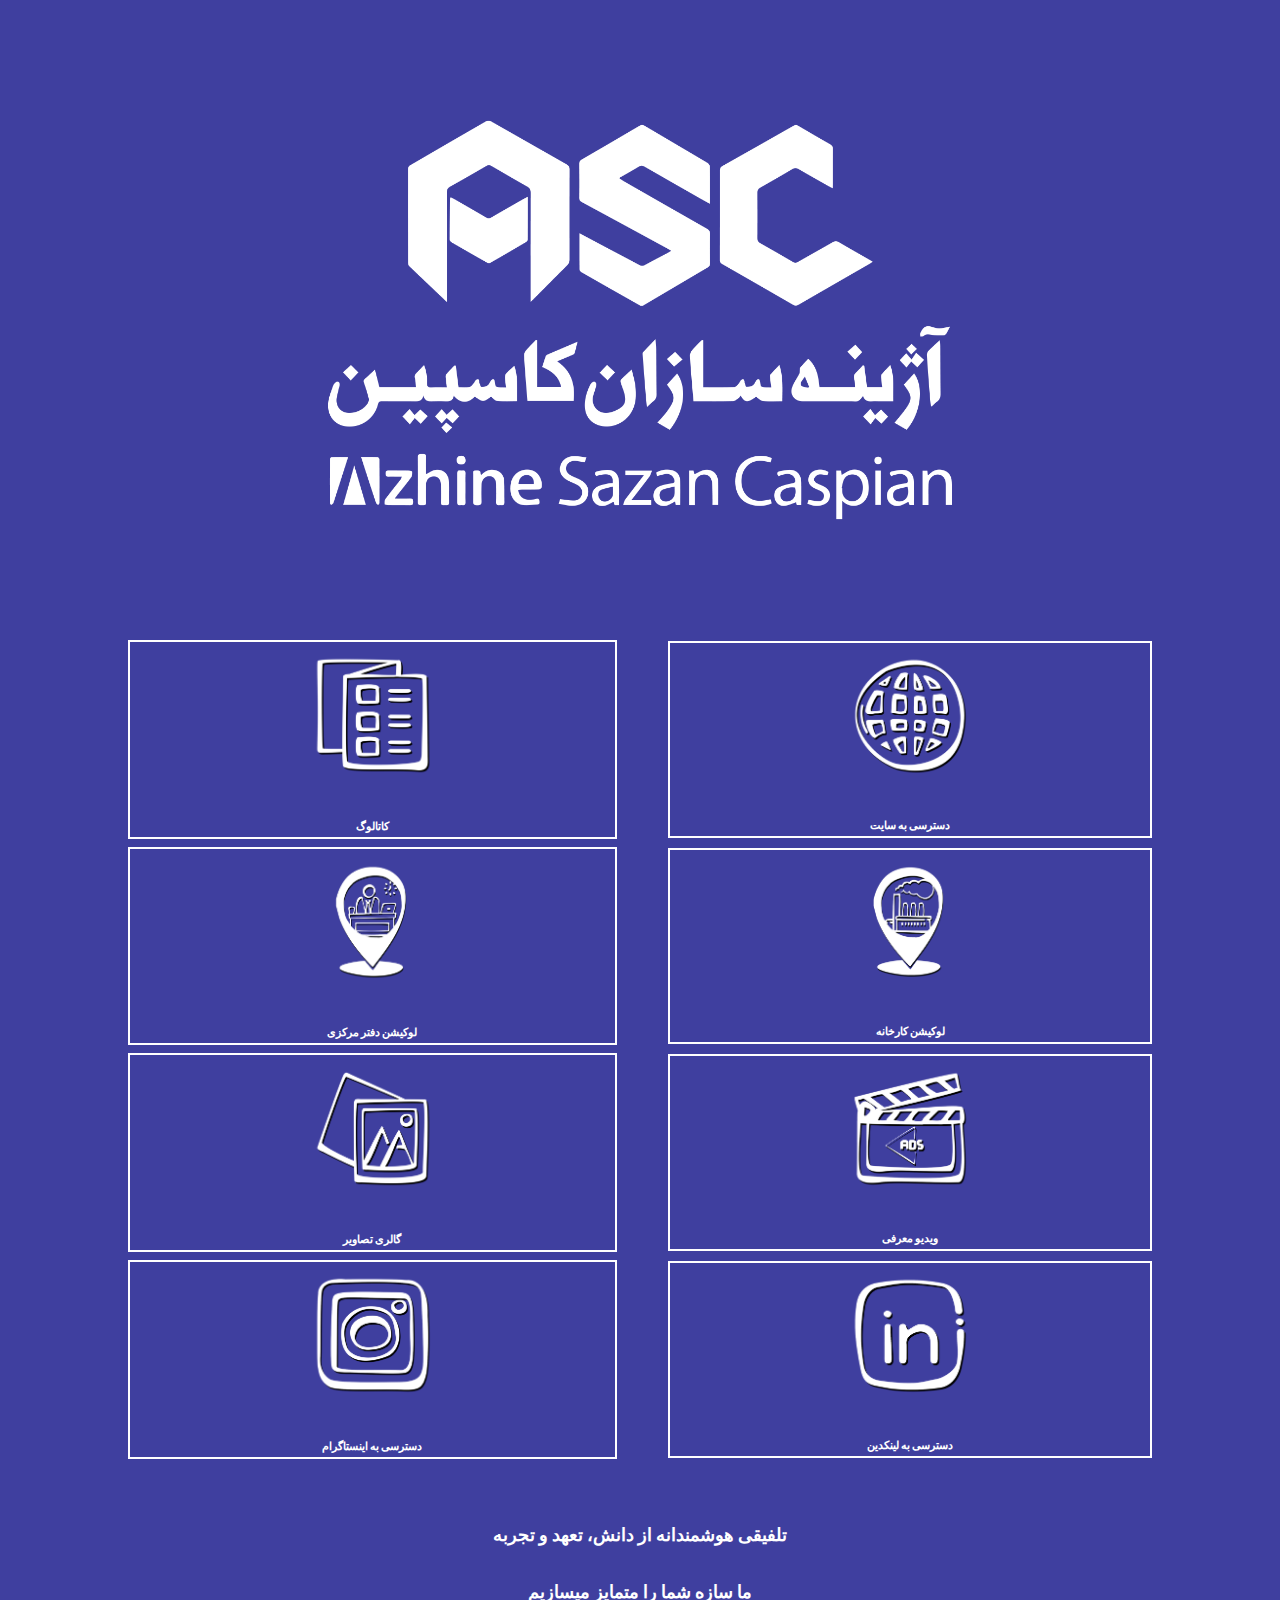
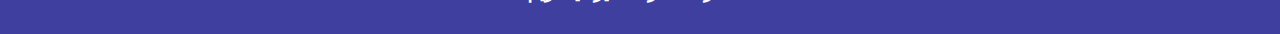
==== commit 9a42ce8c: "index.html" ====
--- a/index.html
+++ b/index.html
@@ -40,7 +40,7 @@
         <!-- Button 3 -->
         <div class="icon-button">
             <a href="https://www.google.com/maps/place/35%C2%B043'54.7%22N+51%C2%B020'04.6%22E/@35.7318773,51.3371859,17z/data=!3m1!4b1!4m4!3m3!8m2!3d35.731873!4d51.334611?entry=ttu" class="icon-button">
-                <img src="icons/سفید/office loc.png" alt="office">
+                <img src="icons/سفید/office loc-new.png" alt="office">
                 <span>لوکیشن دفتر مرکزی </span>
             </a>
         </div>  
@@ -48,7 +48,7 @@
         <!-- Button 4 -->
         <div class="icon-button">
             <a href="https://www.google.com/maps/place/%D8%A2%DA%98%DB%8C%D9%86%D9%87+%D8%B3%D8%A7%D8%B2%D8%A7%D9%86+%DA%A9%D8%A7%D8%B3%D9%BE%DB%8C%D9%86%E2%80%AD/@35.6749993,50.8138409,15z/data=!4m6!3m5!1s0x3f8d995196d66937:0x77e66cdc44c357bf!8m2!3d35.6749993!4d50.8138409!16s%2Fg%2F11vkggclmy?entry=ttu" class="icon-button">
-                <img src="icons/سفید/factory loc.png" alt=" factory loc">
+                <img src="icons/سفید/factory loc-new.png" alt=" factory loc">
                 <span>لوکیشن کارخانه</span>
             </a>
         </div>
--- a/stylenew.css
+++ b/stylenew.css
@@ -27,15 +27,15 @@
     margin-left: 10%;
     row-gap: 1%;
     column-gap: 5%;
-    /* justify-content:center; */
+    justify-content:center;
     flex-direction: column;
-    /* align-items: center; */
+    align-items: center;
     cursor:pointer;
     
   }
 .icon-button {
     /* background-color: rgba(255, 255, 255, 0.8); */
-    border: 5px solid rgb(255, 255, 255);
+    border: 2px solid rgb(255, 255, 255);
     /* padding: 50px; */
     /* font-size: 30px; */
     text-align: center;
@@ -53,7 +53,7 @@
     display: block;
     margin-top: 5%; /* Space between image and text */
     color: #ffffff; /* Text color */
-    font-size: 80%; /* Font size */
+    font-size: 70%; /* Font size */
     text-align: center;
     }
 
@@ -82,3 +82,51 @@
     color: #ffffff;
     margin-bottom: 2%;
 }
+
+/* Media Query for Mobile Devices */
+@media (max-width: 600px) {
+    .button-container {
+        /* min-height: 50%; */
+        display: grid;
+        grid-template-columns:auto auto;
+        /* background-color: #2196F3; */
+        /* padding: 50px; */
+        margin-right: 10%;
+        margin-left: 10%;
+        row-gap: 1%;
+        column-gap: 5%;
+        justify-content:center;
+        flex-direction: column;
+        align-items: center;
+        cursor:pointer;
+        }
+
+    .icon-button {
+        border: 1px solid rgb(255, 255, 255);
+        text-align: center;
+        display:table-row;
+        text-decoration:none;
+        transition: transform 0.3s ease;
+ 
+        }
+
+    .icon-button img {
+        width: 40%; /* Adjust size as needed */
+        height: 40%; /* Adjust size as needed */
+        /* border-radius: 10px; */
+        transition: transform 0.3s ease;
+        mix-blend-mode:normal;
+        background-color: transparent;
+        }
+
+    .icon-button span {
+        position: relative;
+        font-family:"b_titrbold";
+        font-weight: bolder;
+        display: block;
+        margin-top: 5%; /* Space between image and text */
+        color: #ffffff; /* Text color */
+        font-size: 10px; /* Font size */
+        text-align: center;    
+        }
+    }
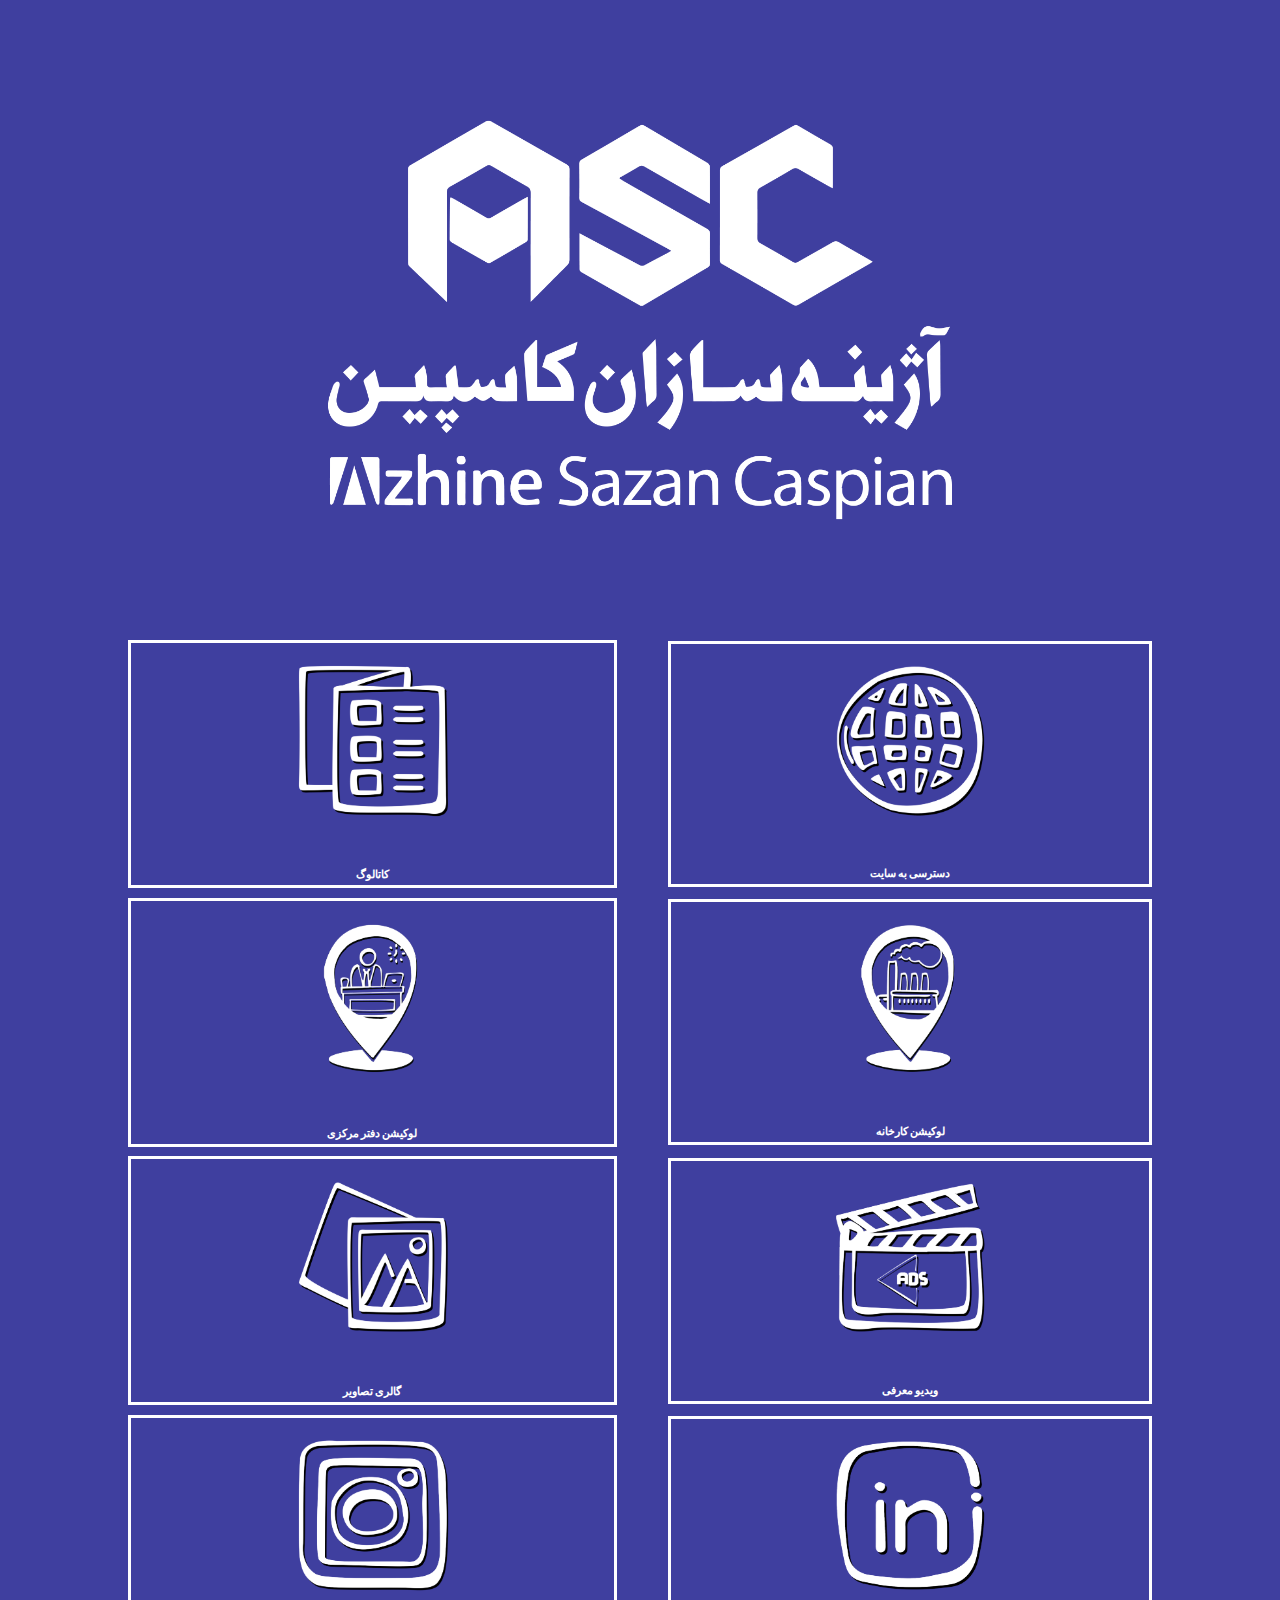
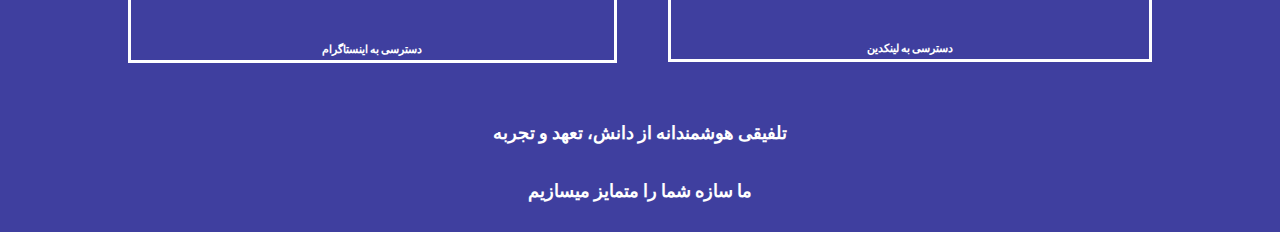
==== commit 0a766c53: "index.html" ====
--- a/index.html
+++ b/index.html
@@ -6,7 +6,7 @@
     <meta charset="utf-8">
     <meta http-equiv="X-UA-Compatible" content="IE=edge">
     <meta name="viewport" content="width=device-width, initial-scale=1.0">
-    <title>ResumeTest3</title>
+    <title>AzhineDigitalResume</title>
     <link rel="stylesheet" href="https://fonts.googleapis.com/css?family=Lalezar">
     <link rel="stylesheet" href="stylenew.css">
     <link rel="stylesheet" href="fonts\stylesheet.css">
--- a/stylenew.css
+++ b/stylenew.css
@@ -34,8 +34,10 @@
     
   }
 .icon-button {
+/*     width: 220px;
+    height:220px; */
     /* background-color: rgba(255, 255, 255, 0.8); */
-    border: 2px solid rgb(255, 255, 255);
+    border: 3px solid rgb(255, 255, 255);
     /* padding: 50px; */
     /* font-size: 30px; */
     text-align: center;
@@ -58,8 +60,8 @@
     }
 
 .icon-button img {
-    width: 30%; /* Adjust size as needed */
-    height: 30%; /* Adjust size as needed */
+    width: 40%; /* Adjust size as needed */
+    height: 40%; /* Adjust size as needed */
     /* border-radius: 10px; */
     transition: transform 0.3s ease;
     mix-blend-mode:normal;
@@ -111,8 +113,8 @@
         }
 
     .icon-button img {
-        width: 40%; /* Adjust size as needed */
-        height: 40%; /* Adjust size as needed */
+        width: 30%; /* Adjust size as needed */
+        height: 30%; /* Adjust size as needed */
         /* border-radius: 10px; */
         transition: transform 0.3s ease;
         mix-blend-mode:normal;
